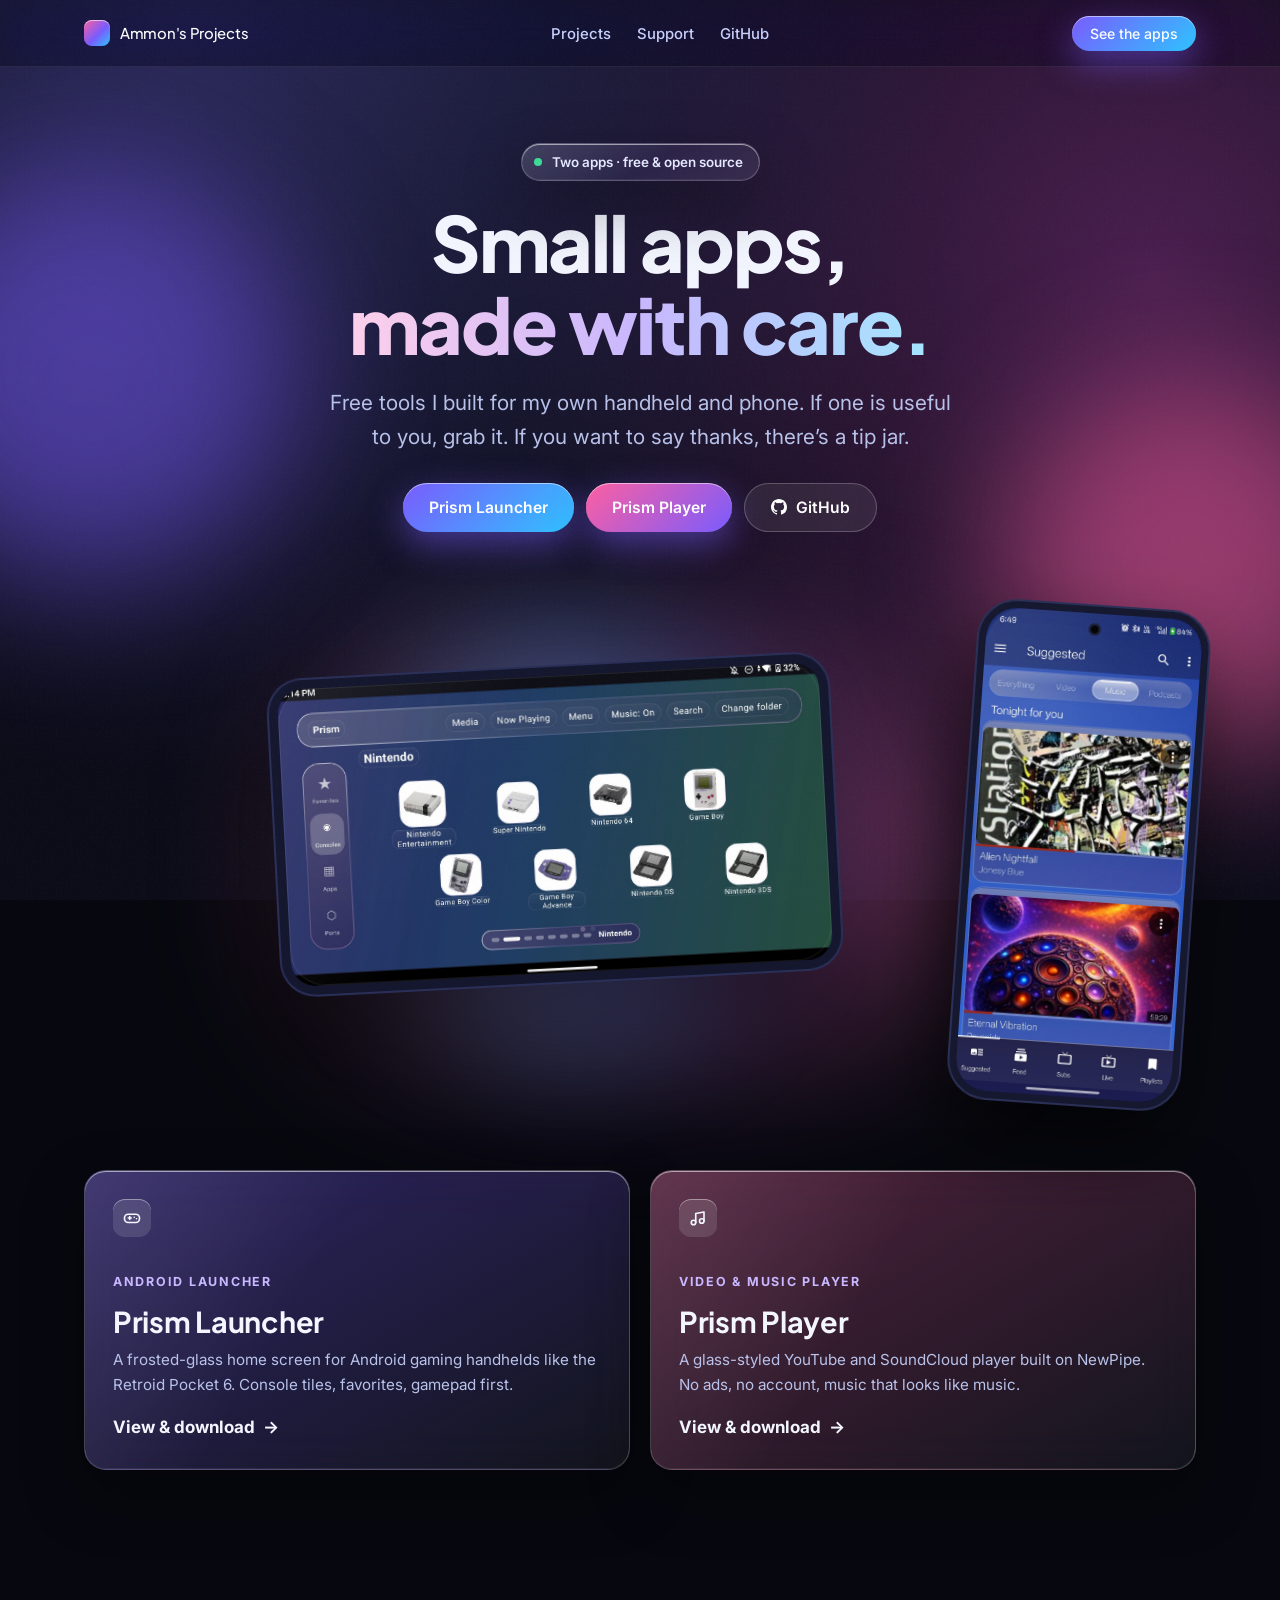
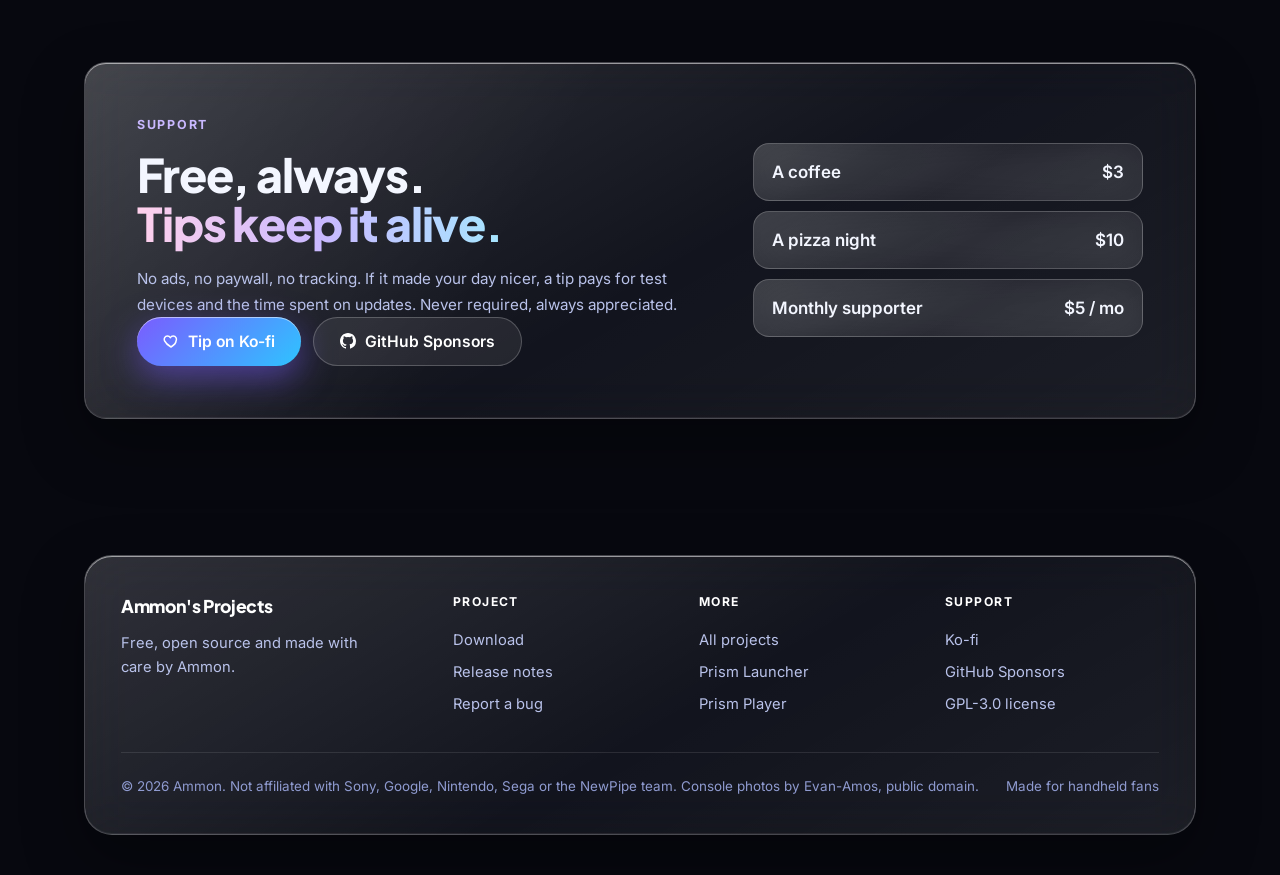
==== docs/index.html @ 7fc393b0 "Add website (GitHub Pages in docs/), README and FUNDING.yml Co-Authored-By: Claude Fable 5.1 <norepl" ====
<!doctype html><html lang="en"><head><meta charset="utf-8"><meta name="viewport" content="width=device-width,initial-scale=1"><title>Ammon's Projects</title><meta name="description" content="Free, open source apps for handhelds and phones."><meta property="og:title" content="Ammon's Projects"><meta property="og:description" content="Free, open source apps for handhelds and phones."><meta property="og:image" content="media/og.png"><meta name="theme-color" content="#0b0b17"><link rel="icon" href="media/favicon.svg"><link rel="preconnect" href="https://fonts.googleapis.com"><link rel="preconnect" href="https://fonts.gstatic.com" crossorigin><link href="https://fonts.googleapis.com/css2?family=Inter:wght@400;500;600;700&family=Plus+Jakarta+Sans:wght@700;800&display=swap" rel="stylesheet"><link rel="stylesheet" href="base.css"><link rel="stylesheet" href="frames.css"></head><body class="grain hub" id="top"><div class="bgfx hub" id="page"></div><div class="orb o1"></div><div class="orb o2"></div><div class="orb o3"></div><header class="nav"><div class="wrap in"><a class="brand" href="#top"><span class="mk"></span>Ammon's Projects</a><ul><li><a href="#apps">Projects</a></li><li><a href="#support">Support</a></li><li><a href="https://github.com/Tattoo-Designer">GitHub</a></li></ul><a class="btn sm acc" href="#apps">See the apps</a></div></header><main><section class="hero wrap"><span class="eyebrow"><i></i>Two apps &middot; free &amp; open source</span><h1>Small apps, <em>made with care.</em></h1><p class="lead">Free tools I built for my own handheld and phone. If one is useful to you, grab it. If you want to say thanks, there&rsquo;s a tip jar.</p>
<div class="cta"><a class="btn acc" href="launcher.html">Prism Launcher</a><a class="btn acc" href="player.html" style="background:linear-gradient(135deg,var(--g2),var(--g1))">Prism Player</a><a class="btn ghost" href="https://github.com/Tattoo-Designer"><svg width="16" height="16" viewBox="0 0 16 16" fill="currentColor" aria-hidden="true"><path d="M8 0C3.58 0 0 3.58 0 8c0 3.54 2.29 6.53 5.47 7.59.4.07.55-.17.55-.38v-1.33c-2.23.48-2.7-1.07-2.7-1.07-.36-.92-.89-1.17-.89-1.17-.73-.5.05-.49.05-.49.8.06 1.23.83 1.23.83.72 1.22 1.88.87 2.34.66.07-.52.28-.87.5-1.07-1.78-.2-3.64-.89-3.64-3.95 0-.87.31-1.59.82-2.15-.08-.2-.36-1.02.08-2.12 0 0 .67-.21 2.2.82a7.6 7.6 0 014 0c1.53-1.04 2.2-.82 2.2-.82.44 1.1.16 1.92.08 2.12.51.56.82 1.28.82 2.15 0 3.07-1.87 3.75-3.65 3.95.29.25.54.73.54 1.48v2.19c0 .21.15.46.55.38A8 8 0 0016 8c0-4.42-3.58-8-8-8z"/></svg> GitHub</a></div>
<div class="stage"><div style="display:flex;justify-content:center;align-items:center;gap:0;flex-wrap:wrap"><div class="frame-handheld tilt" style="width:min(560px,80%);transform:rotate(-3deg)"><div class="screen "><img src="media/launcher-02-consoles.jpg" alt="Prism Launcher" loading="lazy" ><div class="mock"><div class="mbg aurora"></div><div class="st"><span>9:41</span><span>&#9646;&#9646;&#9646; 82%</span></div><div class="mglass top"><span>Prism</span><span style="letter-spacing:.3em;font-weight:400">&#8981; &#9654; &#8942;</span></div><div class="mglass dk"><span>&#9733;</span><span>&#9638;</span><span>&#9703;</span><span>&#9881;</span></div><div class="grid"><div class="tile"><div class="mglass ic" style="position:relative;background:#fff"><img src="media/consoles/snes.jpg" alt=""></div>Super Nintendo</div><div class="tile"><div class="mglass ic" style="position:relative;background:#fff"><img src="media/consoles/gba.jpg" alt=""></div>Game Boy Advance</div><div class="tile"><div class="mglass ic" style="position:relative;background:#fff"><img src="media/consoles/psx.jpg" alt=""></div>PlayStation</div><div class="tile"><div class="mglass ic" style="position:relative;background:#fff"><img src="media/consoles/n64.jpg" alt=""></div>Nintendo 64</div><div class="tile"><div class="mglass ic" style="position:relative;background:#fff"><img src="media/consoles/genesis.jpg" alt=""></div>Genesis</div><div class="tile"><div class="mglass ic" style="position:relative;background:#fff"><img src="media/consoles/psp.jpg" alt=""></div>PSP</div><div class="tile"><div class="mglass ic" style="position:relative;background:#fff"><img src="media/consoles/gb.jpg" alt=""></div>Game Boy</div><div class="tile"><div class="mglass ic" style="position:relative;background:#fff"><img src="media/consoles/nes.jpg" alt=""></div>NES</div></div><div class="mglass seg"><span class="on">Favorites</span><span>Consoles</span><span>Apps</span><span>Ports</span></div></div></div></div><div class="frame-phone tilt" style="margin-left:-60px;transform:rotate(4deg) translateY(30px);z-index:2"><div class="screen "><img src="media/player-03-music.jpg" alt="Prism Player" loading="lazy" ><div class="mock"><div class="pm"><div class="art"><div class="eq"><i></i><i></i><i></i><i></i><i></i><i></i></div></div><div class="title">Midnight Drive</div><div class="sub">Neon Tapes &middot; 3:42</div><div class="bar"><i></i></div><div class="mglass ctl" style="position:relative"><span>&#9198;</span><span style="font-size:1.3rem">&#10074;&#10074;</span><span>&#9197;</span></div><div class="mglass dock" style="position:relative"><span>&#8962;</span><span>&#9654;</span><span>&#9835;</span><span>&#9881;</span></div></div></div></div></div></div></div></section>
<section id="apps" class="rv"><div class="wrap"><div class="bento" style="gap:20px">
<a class="card w tilt" href="launcher.html" style="text-decoration:none;min-height:300px;background:linear-gradient(150deg,rgba(122,92,255,.35),rgba(255,255,255,.05))"><div class="ico"><svg width="16" height="16" viewBox="0 0 24 24" fill="none" stroke="currentColor" stroke-width="2.2" stroke-linecap="round" stroke-linejoin="round" aria-hidden="true"><rect x="2" y="7" width="20" height="11" rx="5"/><path d="M7 12h4M9 10v4M15 11h.01M18 13h.01"/></svg></div><span class="kick">Android launcher</span><h3 style="font-size:1.8rem">Prism Launcher</h3><p>A frosted-glass home screen for Android gaming handhelds like the Retroid Pocket 6. Console tiles, favorites, gamepad first.</p><span style="display:inline-flex;gap:8px;margin-top:16px;font-weight:700">View &amp; download <span>&rarr;</span></span></a>
<a class="card w tilt" href="player.html" style="text-decoration:none;min-height:300px;background:linear-gradient(150deg,rgba(255,95,162,.3),rgba(255,255,255,.05))"><div class="ico"><svg width="16" height="16" viewBox="0 0 24 24" fill="none" stroke="currentColor" stroke-width="2.2" stroke-linecap="round" stroke-linejoin="round" aria-hidden="true"><path d="M9 18V6l11-2v12"/><circle cx="6" cy="18" r="3"/><circle cx="17" cy="16" r="3"/></svg></div><span class="kick">Video &amp; music player</span><h3 style="font-size:1.8rem">Prism Player</h3><p>A glass-styled YouTube and SoundCloud player built on NewPipe. No ads, no account, music that looks like music.</p><span style="display:inline-flex;gap:8px;margin-top:16px;font-weight:700">View &amp; download <span>&rarr;</span></span></a></div></div></section>
<section id="support" class="rv"><div class="wrap"><div class="don card"><div><span class="kick">Support</span><h2>Free, always. <em>Tips keep it alive.</em></h2><p>No ads, no paywall, no tracking. If it made your day nicer, a tip pays for test devices and the time spent on updates. Never required, always appreciated.</p>
<div class="row"><a class="btn acc" href="https://ko-fi.com/prismapps"><svg width="16" height="16" viewBox="0 0 24 24" fill="none" stroke="currentColor" stroke-width="2.2" stroke-linecap="round" stroke-linejoin="round" aria-hidden="true"><path d="M12 21s-7.5-4.6-9.6-9.2C.8 8.2 3 4.5 6.6 4.5c2 0 3.6 1.1 4.4 2.6.8-1.5 2.4-2.6 4.4-2.6 3.6 0 5.8 3.7 4.2 7.3C19.5 16.4 12 21 12 21z"/></svg> Tip on Ko-fi</a><a class="btn ghost" href="https://github.com/sponsors/Tattoo-Designer"><svg width="16" height="16" viewBox="0 0 16 16" fill="currentColor" aria-hidden="true"><path d="M8 0C3.58 0 0 3.58 0 8c0 3.54 2.29 6.53 5.47 7.59.4.07.55-.17.55-.38v-1.33c-2.23.48-2.7-1.07-2.7-1.07-.36-.92-.89-1.17-.89-1.17-.73-.5.05-.49.05-.49.8.06 1.23.83 1.23.83.72 1.22 1.88.87 2.34.66.07-.52.28-.87.5-1.07-1.78-.2-3.64-.89-3.64-3.95 0-.87.31-1.59.82-2.15-.08-.2-.36-1.02.08-2.12 0 0 .67-.21 2.2.82a7.6 7.6 0 014 0c1.53-1.04 2.2-.82 2.2-.82.44 1.1.16 1.92.08 2.12.51.56.82 1.28.82 2.15 0 3.07-1.87 3.75-3.65 3.95.29.25.54.73.54 1.48v2.19c0 .21.15.46.55.38A8 8 0 0016 8c0-4.42-3.58-8-8-8z"/></svg> GitHub Sponsors</a></div></div>
<div class="tiers"><a href="https://ko-fi.com/prismapps"><span>A coffee</span><span>$3</span></a><a href="https://ko-fi.com/prismapps"><span>A pizza night</span><span>$10</span></a><a href="https://ko-fi.com/prismapps"><span>Monthly supporter</span><span>$5 / mo</span></a></div></div></div></section></main><footer><div class="wrap"><div class="panel"><div class="cols"><div><div class="brand" style="margin-bottom:10px">Ammon's Projects</div><p style="max-width:30ch">Free, open source and made with care by Ammon.</p></div>
<div><h4>Project</h4><a href="#download">Download</a><a href="https://github.com/Tattoo-Designer/prism-launcher/releases">Release notes</a><a href="https://github.com/Tattoo-Designer/prism-launcher/issues">Report a bug</a></div>
<div><h4>More</h4><a href="index.html">All projects</a><a href="launcher.html">Prism Launcher</a><a href="player.html">Prism Player</a></div>
<div><h4>Support</h4><a href="https://ko-fi.com/prismapps">Ko-fi</a><a href="https://github.com/sponsors/Tattoo-Designer">GitHub Sponsors</a><a href="https://github.com/Tattoo-Designer/prism-launcher/blob/main/LICENSE">GPL-3.0 license</a></div></div>
<div class="fine"><span>&copy; 2026 Ammon. Not affiliated with Sony, Google, Nintendo, Sega or the NewPipe team. Console photos by Evan-Amos, public domain.</span><span>Made for handheld fans</span></div></div></div></footer>
<script src="motion.js" defer></script></body></html>
---- docs/base.css ----
/* Prism site — shared tokens, glass, layout */
:root{--r:22px;--ease:cubic-bezier(.2,.7,.2,1);--ink:#f3f6ff;--muted:#b9c2ea;--dim:#8f9bd0;
 --g1:#7a5cff;--g2:#ff5fa2;--g3:#2ec4ff;--bg:#07080f;
 --glass-bg:linear-gradient(150deg,rgba(255,255,255,.17),rgba(255,255,255,.05) 55%,rgba(255,255,255,.09));
 --glass-edge:rgba(255,255,255,.2);--glass-shadow:inset 0 1px 0 rgba(255,255,255,.55),inset 0 -1px 0 rgba(255,255,255,.07),0 24px 60px rgba(0,0,0,.35)}
*{box-sizing:border-box}html{scroll-behavior:smooth;-webkit-text-size-adjust:100%}
body{margin:0;font:400 17px/1.65 "Inter",system-ui,"Segoe UI",sans-serif;color:var(--ink);background:var(--bg);min-height:100vh;overflow-x:hidden;-webkit-font-smoothing:antialiased}
.wrap{max-width:1160px;margin:0 auto;padding-inline:24px}
h1,h2,h3{font-family:"Plus Jakarta Sans","Inter",sans-serif;line-height:1.06;margin:0;letter-spacing:-.025em;text-wrap:balance}
h1{font-size:clamp(2.5rem,6.4vw,4.8rem);font-weight:800}h2{font-size:clamp(1.9rem,4.2vw,2.9rem);font-weight:800;margin-bottom:.4em}h3{font-size:1.2rem;font-weight:700;letter-spacing:-.01em;margin-bottom:.35em}
h1 em,h2 em{font-style:normal;background:linear-gradient(90deg,#ffd1ec,#c9b8ff 50%,#a6e6ff);-webkit-background-clip:text;background-clip:text;color:transparent}
p{margin:0 0 1em;max-width:60ch;color:var(--muted)}p.lead{font-size:clamp(1.05rem,1.9vw,1.3rem)}
a{color:inherit}
.kick{font-size:.78rem;font-weight:700;letter-spacing:.14em;text-transform:uppercase;margin-bottom:14px;display:block;color:#c9b8ff}
.sec-head{max-width:680px;margin-bottom:40px}
section{padding-block:clamp(56px,8vw,96px);position:relative}
/* backgrounds */
.bgfx{position:fixed;inset:0;z-index:-2;background:radial-gradient(circle at 20% 15%,#2b2a5a,transparent 60%),#0c0d1a;transition:background .6s}
.bgfx.aurora{background:linear-gradient(135deg,#ff5fa2,#7a5cff,#2ec4ff,#2effb0,#ffd45f,#ff5fa2);background-size:400% 400%;animation:drift 60s ease-in-out infinite;filter:saturate(.9) brightness(.42)}
.bgfx.player{background:linear-gradient(135deg,#ff5fa2,#7a5cff,#2ec4ff,#2effb0,#ff5fa2);background-size:400% 400%;animation:drift 50s ease-in-out infinite;filter:brightness(.3) saturate(.9)}
.bgfx.hub{background:radial-gradient(circle at 15% 0,#2b2a5a,transparent 55%),radial-gradient(circle at 90% 30%,#4a1f4f,transparent 50%),#0b0c18}
@keyframes drift{50%{background-position:100% 50%}}
.orb{position:fixed;border-radius:50%;filter:blur(70px);opacity:.5;z-index:-1;pointer-events:none;animation:orb 26s ease-in-out infinite alternate}
.o1{width:420px;height:420px;left:-120px;top:18%;background:var(--g1)}.o2{width:380px;height:380px;right:-100px;top:42%;background:var(--g2);animation-duration:31s}.o3{width:360px;height:360px;left:30%;bottom:-120px;background:var(--g3);animation-duration:37s}
@keyframes orb{to{transform:translate3d(60px,-40px,0) scale(1.12)}}
.grain::after{content:"";position:fixed;inset:0;pointer-events:none;z-index:100;opacity:.05;background-image:url("data:image/svg+xml,%3Csvg xmlns='http://www.w3.org/2000/svg' width='160' height='160'%3E%3Cfilter id='n'%3E%3CfeTurbulence baseFrequency='.8' numOctaves='2'/%3E%3C/filter%3E%3Crect width='100%25' height='100%25' filter='url(%23n)'/%3E%3C/svg%3E")}
/* glass */
.glass,.card,.card-f,.chip,.tabs,.pick,.eyebrow,.panel{position:relative;background:var(--glass-bg);border:1px solid var(--glass-edge);box-shadow:var(--glass-shadow);backdrop-filter:blur(24px) saturate(1.5);-webkit-backdrop-filter:blur(24px) saturate(1.5)}
.card{padding:28px;border-radius:var(--r);transition:transform .3s var(--ease)}
.card::before{content:"";position:absolute;inset:0;border-radius:inherit;pointer-events:none;background:linear-gradient(120deg,rgba(255,255,255,.2),transparent 40%);opacity:.5}
.card>*{position:relative}
.panel{border-radius:28px}
/* nav */
header.nav{position:sticky;top:0;z-index:50;background:rgba(10,11,26,.45);border-bottom:1px solid rgba(255,255,255,.08);backdrop-filter:blur(18px) saturate(1.5);-webkit-backdrop-filter:blur(18px) saturate(1.5)}
header.nav .in{display:flex;align-items:center;justify-content:space-between;gap:16px;height:66px}
header.nav ul{display:flex;gap:26px;list-style:none;margin:0;padding:0}
header.nav a{text-decoration:none;font-size:.93rem;font-weight:500;color:#c9d2ff}header.nav a:hover{color:#fff}
.brand{display:flex;align-items:center;gap:10px;font-family:"Plus Jakarta Sans",sans-serif;font-weight:800;font-size:1.1rem;letter-spacing:-.02em;color:#fff!important}
.brand .mk{width:26px;height:26px;border-radius:8px;display:block;box-shadow:inset 0 1px 0 #fff9;background:linear-gradient(135deg,var(--g2),var(--g1) 55%,var(--g3))}
@media(max-width:820px){header.nav ul{display:none}}
/* buttons */
.btn{display:inline-flex;align-items:center;justify-content:center;gap:9px;padding:14px 26px;border-radius:99px;font:600 .98rem "Inter",sans-serif;text-decoration:none;transition:transform .25s var(--ease),box-shadow .25s,background .25s;border:0;cursor:pointer;white-space:nowrap;color:#fff}
.btn:hover{transform:translateY(-2px)}.btn.sm{padding:9px 18px;font-size:.88rem}
.btn svg{width:16px;height:16px;flex:none}
.btn.acc{background:linear-gradient(180deg,#fff,#dcd6ff);color:#16143a;box-shadow:0 10px 30px rgba(122,92,255,.4),inset 0 -2px 0 rgba(0,0,0,.08)}
.player .btn.acc,.hub .btn.acc{background:linear-gradient(135deg,var(--g2),var(--g1) 55%,var(--g3));color:#fff;box-shadow:0 12px 34px rgba(122,92,255,.5),inset 0 1px 0 #fff8}
.hub .btn.acc{background:linear-gradient(135deg,var(--g1),var(--g3))}
.btn.ghost{background:rgba(255,255,255,.08);border:1px solid rgba(255,255,255,.22)}.btn.ghost:hover{background:rgba(255,255,255,.16)}
a:focus-visible,.btn:focus-visible,button:focus-visible,summary:focus-visible{outline:3px solid #ffb938;outline-offset:3px}
.cta{display:flex;gap:12px;flex-wrap:wrap;margin-top:28px}
.eyebrow{display:inline-flex;align-items:center;gap:10px;padding:7px 16px 7px 12px;border-radius:99px;font-size:.84rem;font-weight:600;color:#e5e9ff}
.eyebrow i{width:8px;height:8px;border-radius:50%;background:#3ddc97;box-shadow:0 0 0 0 #3ddc9788;animation:pulse 2.2s infinite}
@keyframes pulse{70%{box-shadow:0 0 0 9px #3ddc9700}100%{box-shadow:0 0 0 0 #3ddc9700}}
/* hero */
.hero{padding-block:clamp(36px,6vw,76px) 0;text-align:center}
.hero h1{margin:20px auto 0;max-width:16ch}.hero .lead{margin:22px auto 0;max-width:48ch}.hero .cta{justify-content:center}
.meta{display:flex;gap:10px 22px;justify-content:center;flex-wrap:wrap;margin-top:20px;font-size:.86rem;color:var(--dim)}
.stage{position:relative;margin-top:44px}
.stage::before{content:"";position:absolute;left:50%;top:55%;width:80%;height:70%;transform:translate(-50%,-50%);filter:blur(90px);opacity:.5;z-index:-1;border-radius:50%;background:radial-gradient(circle,var(--g1),var(--g2) 55%,transparent 70%)}
.chip{position:absolute;z-index:5;display:flex;align-items:center;gap:8px;padding:8px 14px;border-radius:14px;font-size:.82rem;font-weight:600;animation:bob 7s ease-in-out infinite;background:rgba(20,22,44,.6)}
.chip svg{width:15px;height:15px}
@keyframes bob{50%{transform:translateY(-10px)}}
@media(max-width:820px){.chip{display:none}}
.pick,.tabs{display:inline-flex;gap:3px;padding:4px;border-radius:99px;background:rgba(0,0,0,.3)}
.pick button,.tabs button{font:600 .85rem Inter,sans-serif;color:#cfd6ff;background:transparent;border:0;border-radius:99px;padding:8px 18px;cursor:pointer;transition:background .2s}
.pick button[aria-pressed=true],.tabs button[aria-selected=true]{background:rgba(255,255,255,.2);color:#fff}
.strip{display:flex;justify-content:center;gap:12px 34px;flex-wrap:wrap;padding:16px 30px;font-size:.9rem;font-weight:500;color:var(--muted);max-width:880px;margin:52px auto 0;border-radius:99px}
/* bento */
.bento{display:grid;gap:16px;grid-template-columns:repeat(6,1fr)}
.bento .card{grid-column:span 2;min-height:180px;display:flex;flex-direction:column;justify-content:flex-end}
.bento .card.w{grid-column:span 3}.bento .card.x{grid-column:span 4}
@media(max-width:900px){.bento .card,.bento .card.w,.bento .card.x{grid-column:span 6}}
.card:hover{transform:translateY(-3px)}
.card .ico{width:38px;height:38px;border-radius:12px;display:grid;place-items:center;margin-bottom:auto;background:rgba(255,255,255,.12);box-shadow:inset 0 1px 0 #fff6}
.card .ico svg{width:18px;height:18px}
.card p{margin:0;font-size:.95rem}
/* stories (scroll-pinned) */
.stories{display:grid;grid-template-columns:1fr 1.1fr;gap:48px;align-items:start}
.stories .sticky{position:sticky;top:96px}
.story{min-height:60vh;display:flex;flex-direction:column;justify-content:center;padding:24px 0;opacity:.35;transition:opacity .5s}
.story.on{opacity:1}.story h3{font-size:1.6rem}
@media(max-width:860px){.stories{grid-template-columns:1fr}.stories .sticky{position:static}.story{min-height:0;opacity:1}.story .mob{display:block;margin-top:18px}}
.story .mob{display:none}
/* screens */
.screen{position:absolute;inset:0;overflow:hidden;background:#0c0d1a}
.screen img,.screen video{position:absolute;inset:0;width:100%;height:100%;object-fit:cover;display:block;opacity:1;transition:opacity .5s}
.screen.nomedia img,.screen.nomedia video{display:none}
.screen .mock{position:absolute;inset:0;display:none}.screen.nomedia .mock{display:block}
.screen.sw>*{opacity:0;transition:opacity .5s}.screen.sw>.on,.screen.sw.nomedia>.mock{opacity:1}
/* download */
.dl{display:grid;grid-template-columns:1.1fr .9fr;border-radius:28px;overflow:hidden;padding:0!important}
@media(max-width:860px){.dl{grid-template-columns:1fr}}
.dl>div{padding:clamp(24px,4vw,44px)}
.relcol{background:linear-gradient(160deg,rgba(255,255,255,.08),rgba(0,0,0,.2));border-left:1px solid rgba(255,255,255,.08)}
@media(max-width:860px){.relcol{border-left:0;border-top:1px solid rgba(255,255,255,.08)}}
.pane[hidden]{display:none}.tabs{margin-bottom:22px;flex-wrap:wrap}
.steps{counter-reset:s;list-style:none;padding:0;margin:0;display:grid;gap:16px}
.steps li{counter-increment:s;padding-left:52px;position:relative;line-height:1.5;color:var(--muted)}.steps li b{color:#fff}
.steps li::before{content:counter(s);position:absolute;left:0;top:-2px;width:34px;height:34px;border-radius:50%;display:grid;place-items:center;font-weight:700;font-size:.9rem;background:rgba(255,255,255,.14);color:#fff}
.rel div{display:flex;justify-content:space-between;gap:16px;padding:13px 0;font-size:.93rem;border-bottom:1px solid rgba(255,255,255,.08);color:var(--muted)}.rel b{color:#fff}
.rel code{font-size:.78rem;word-break:break-all;text-align:right}
.qr{width:120px;height:120px;border-radius:14px;background:#fff;padding:8px;margin-top:20px}
/* support */
.don{display:grid;grid-template-columns:1.2fr .8fr;gap:30px;align-items:center;padding:clamp(28px,5vw,52px)}
@media(max-width:860px){.don{grid-template-columns:1fr}}
.don .row{display:flex;gap:12px;flex-wrap:wrap}
.tiers{display:grid;gap:10px}.tiers a{display:flex;justify-content:space-between;padding:14px 18px;border-radius:16px;text-decoration:none;font-weight:600;background:var(--glass-bg);border:1px solid var(--glass-edge);backdrop-filter:blur(20px);transition:transform .2s}.tiers a:hover{transform:translateX(4px)}
/* faq */
details.card-f{border-radius:18px;margin-bottom:12px}details summary{cursor:pointer;font-weight:600;padding:20px 24px;list-style:none;display:flex;justify-content:space-between;gap:16px}
details summary::-webkit-details-marker{display:none}details summary::after{content:"+";font-size:1.4rem;line-height:1;transition:transform .25s}
details[open] summary::after{transform:rotate(45deg)}details p{padding:0 24px 20px;margin:0}
/* footer */
footer{padding-block:40px 40px;font-size:.92rem}
footer .panel{padding:36px}
footer .cols{display:grid;grid-template-columns:1.4fr repeat(3,1fr);gap:32px}
@media(max-width:760px){footer .cols{grid-template-columns:1fr 1fr}}
footer h4{margin:0 0 12px;font-size:.76rem;letter-spacing:.12em;text-transform:uppercase;color:#fff}
footer a{display:block;text-decoration:none;padding:4px 0;color:var(--muted)}footer a:hover{color:#fff}
footer .fine{margin-top:32px;padding-top:22px;font-size:.84rem;display:flex;justify-content:space-between;gap:16px;flex-wrap:wrap;border-top:1px solid rgba(255,255,255,.1);color:var(--dim)}
/* reveal + tilt */
.rv{opacity:0;transform:translateY(24px);transition:opacity .8s var(--ease),transform .8s var(--ease)}.rv.in{opacity:1;transform:none}
.tilt{transform-style:preserve-3d;transition:transform .35s var(--ease);will-change:transform}
.note{border-left:3px solid #ffb938;padding:2px 0 2px 16px;color:#e9d7a8;font-size:.93rem;margin-top:22px}
.swat{display:flex;gap:10px;margin-top:22px}.swat i{width:44px;height:44px;border-radius:14px;box-shadow:inset 0 1px 0 #fff8,0 8px 20px rgba(0,0,0,.4)}
@media(prefers-reduced-motion:reduce){.rv{opacity:1;transform:none;transition:none}.chip,.eyebrow i,.orb,.bgfx{animation:none!important}.tilt{transition:none}video{display:none}.screen video+img{display:block}}
---- docs/frames.css ----
/* Device frames. .frame-handheld = 16:9 handheld; .frame-phone = 9:19.5 phone. Put a .screen inside. */
.frame-handheld{position:relative;width:min(760px,100%);aspect-ratio:16/9;border-radius:34px;border:9px solid #14172e;overflow:hidden;margin-inline:auto;box-shadow:0 0 0 2px #2a2f58,0 50px 100px rgba(0,0,0,.6);background:#0c0d1a}
.frame-handheld::after{content:"";position:absolute;inset:0;border-radius:inherit;pointer-events:none;box-shadow:inset 0 0 0 1px rgba(255,255,255,.08);background:linear-gradient(115deg,rgba(255,255,255,.08),transparent 35%)}
.frame-phone{position:relative;width:min(230px,28vw);min-width:170px;aspect-ratio:9/19.5;border-radius:38px;border:7px solid #15182f;overflow:hidden;background:#0b0c1a;box-shadow:0 0 0 2px #2b3058,0 40px 80px rgba(0,0,0,.6);flex:none}
.frame-phone::before{content:"";position:absolute;top:10px;left:50%;width:12px;height:12px;border-radius:50%;background:#000;transform:translateX(-50%);z-index:3;box-shadow:inset 0 0 0 2px #1b1f3a}
.frame-phone::after{content:"";position:absolute;inset:0;border-radius:inherit;pointer-events:none;background:linear-gradient(115deg,rgba(255,255,255,.07),transparent 35%);z-index:3}
.frame-phone.sm{width:min(190px,22vw);min-width:150px}
/* ---- CSS mocks shown while no media exists ---- */
.mock{--u:min(7.6px,.78vw);font-family:Inter,sans-serif;color:#e8ecff}
.mock .mbg{position:absolute;inset:0;background:radial-gradient(circle at 20% 15%,#2b2a5a,transparent 60%),#0c0d1a;transition:background .6s}
.mock .mbg.aurora{background:linear-gradient(135deg,#ff5fa2,#7a5cff,#2ec4ff,#2effb0,#ffd45f,#ff5fa2);background-size:400% 400%;filter:brightness(.55)}
.mock .mbg.rose{background:linear-gradient(160deg,#3a1030,#7a2a52 60%,#c4627a)}.mock .mbg.mint{background:linear-gradient(160deg,#07302f,#0f6b66 60%,#46c7a8)}
.mock .mglass{position:absolute;background:linear-gradient(160deg,rgba(255,255,255,.2),rgba(255,255,255,.06));border:1px solid rgba(255,255,255,.22);box-shadow:inset 0 1px 0 rgba(255,255,255,.6),0 8px 22px rgba(0,0,0,.28);backdrop-filter:blur(14px)}
.mock .top{left:9%;right:2.5%;top:9%;height:11%;border-radius:99px;display:flex;justify-content:space-between;align-items:center;padding:0 2.5%;font-weight:700;font-size:calc(2*var(--u))}
.mock .dk{left:1.6%;top:24%;bottom:16%;width:5.8%;border-radius:99px;display:flex;flex-direction:column;justify-content:space-around;align-items:center;font-size:calc(2*var(--u))}
.mock .grid{position:absolute;left:9%;right:2.5%;top:26%;bottom:15%;display:grid;grid-template-columns:repeat(4,1fr);grid-template-rows:repeat(2,1fr);gap:3%}
.mock .tile{display:flex;flex-direction:column;align-items:center;justify-content:center;gap:4%;font-size:calc(1.5*var(--u))}
.mock .tile .ic{position:relative;width:46%;aspect-ratio:1;border-radius:22%;display:grid;place-items:center;font-weight:800;font-size:calc(1.9*var(--u));overflow:hidden}
.mock .tile .ic img{width:80%;height:80%;object-fit:contain;mix-blend-mode:multiply;filter:brightness(1.05)}
.mock .seg{left:50%;transform:translateX(-50%);bottom:3.5%;display:flex;padding:1%;border-radius:99px;font-size:calc(1.6*var(--u));gap:2px}.mock .seg span{padding:.7em 1.6em;border-radius:99px}.mock .seg .on{background:rgba(255,255,255,.3)}
.mock .st{position:absolute;inset:0 0 auto;height:5.5%;background:rgba(6,7,16,.55);font-size:calc(1.4*var(--u));display:flex;justify-content:space-between;padding:.4% 2%}
/* phone mock */
.pm{position:absolute;inset:0;display:flex;flex-direction:column;padding:34px 12px 12px;gap:8px;font-size:.78rem}
.pm .pill{height:34px;border-radius:17px;display:flex;align-items:center;justify-content:space-between;padding:0 12px;font-weight:700}
.pm .vid{height:100px;border-radius:16px;background:linear-gradient(135deg,#7a5cff,#ff5fa2);position:relative;overflow:hidden}
.pm .vid::after{content:"";position:absolute;left:50%;top:50%;width:34px;height:34px;border-radius:50%;background:rgba(255,255,255,.85);transform:translate(-50%,-50%);clip-path:polygon(35% 25%,80% 50%,35% 75%)}
.pm .row{height:48px;border-radius:14px;display:flex;gap:10px;align-items:center;padding:0 10px}.pm .row b{width:30px;height:30px;border-radius:8px;background:rgba(255,255,255,.25);flex:none}.pm .row i{height:6px;border-radius:4px;background:rgba(255,255,255,.35);flex:1;box-shadow:0 12px 0 -1px rgba(255,255,255,.18)}
.pm .art{margin:8px 12px 10px;aspect-ratio:1;border-radius:20px;background:linear-gradient(135deg,#2ec4ff,#7a5cff 55%,#ff5fa2);box-shadow:0 20px 40px rgba(0,0,0,.5);position:relative;overflow:hidden}
.pm .art .eq{position:absolute;left:0;right:0;bottom:0;height:40%;display:flex;align-items:flex-end;justify-content:center;gap:5px;padding-bottom:12px}
.pm .art .eq i{width:5px;border-radius:3px;background:rgba(255,255,255,.75);animation:eq 1.1s ease-in-out infinite alternate}
.pm .art .eq i:nth-child(2){animation-delay:-.2s}.pm .art .eq i:nth-child(3){animation-delay:-.5s}.pm .art .eq i:nth-child(4){animation-delay:-.1s}.pm .art .eq i:nth-child(5){animation-delay:-.7s}.pm .art .eq i:nth-child(6){animation-delay:-.35s}
@keyframes eq{from{height:18%}to{height:85%}}
.pm .bar{height:5px;border-radius:3px;background:rgba(255,255,255,.2);margin:4px 14px;overflow:hidden}.pm .bar i{display:block;width:40%;height:100%;border-radius:3px;background:#fff;animation:prog 18s linear infinite}
@keyframes prog{from{width:5%}to{width:95%}}
.pm .ctl{height:46px;border-radius:23px;margin:10px 18px 0;display:flex;align-items:center;justify-content:space-around;font-size:1rem}
.pm .sq{display:grid;grid-template-columns:1fr 1fr;gap:8px}.pm .sq div{aspect-ratio:1;border-radius:14px}
.pm .dock{margin-top:auto;height:44px;border-radius:22px;display:flex;align-items:center;justify-content:space-around;font-size:.95rem}
.pm .title{font-weight:700;font-size:.9rem;margin:0 14px}.pm .sub{color:#c3cbf0;font-size:.75rem;margin:0 14px 6px}
/* video vs music morph */
.pm.music .vid{height:0;margin:0;opacity:0}.pm.music .row{opacity:0;height:0;margin:0}
.pm.music .sq{opacity:1;max-height:400px}.pm.video .sq{opacity:0;max-height:0;overflow:hidden}
.pm .vid,.pm .row,.pm .sq{transition:all .55s var(--ease)}
@media(prefers-reduced-motion:reduce){.pm .art .eq i,.pm .bar i{animation:none}}
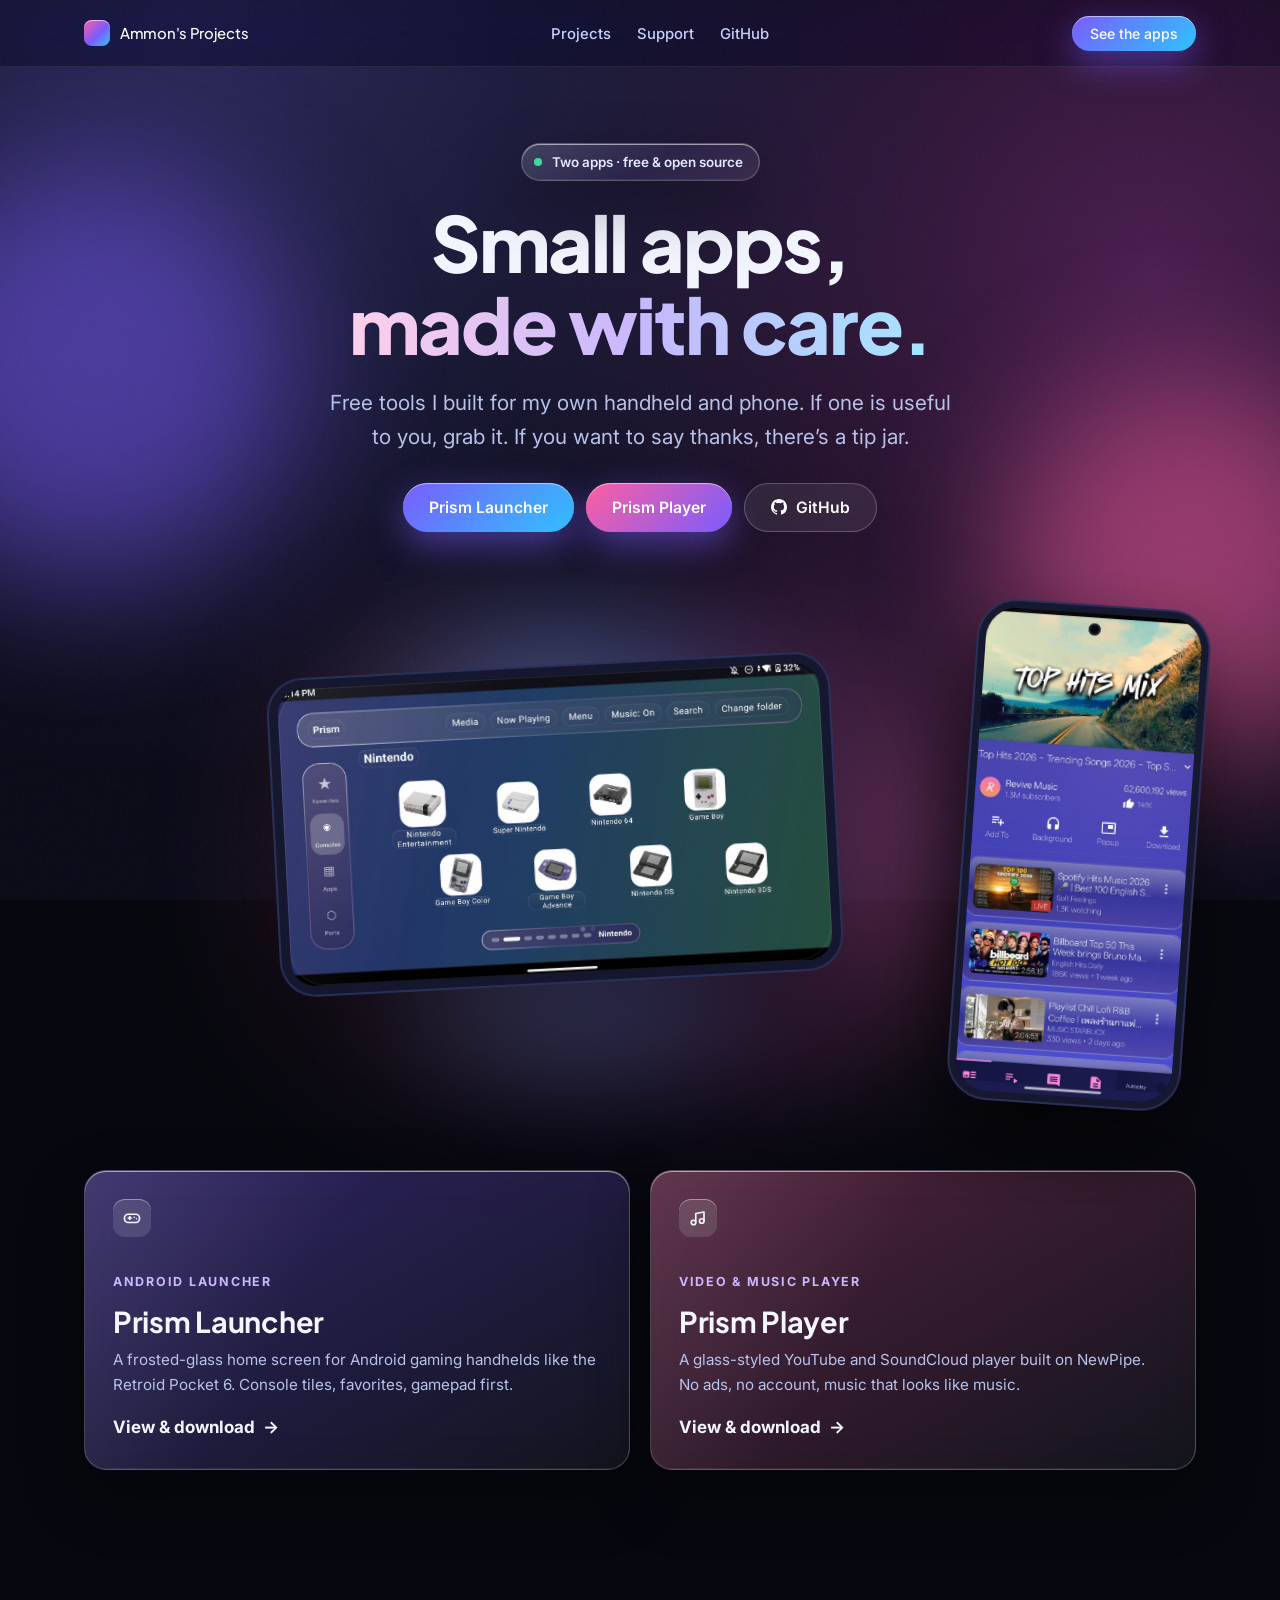
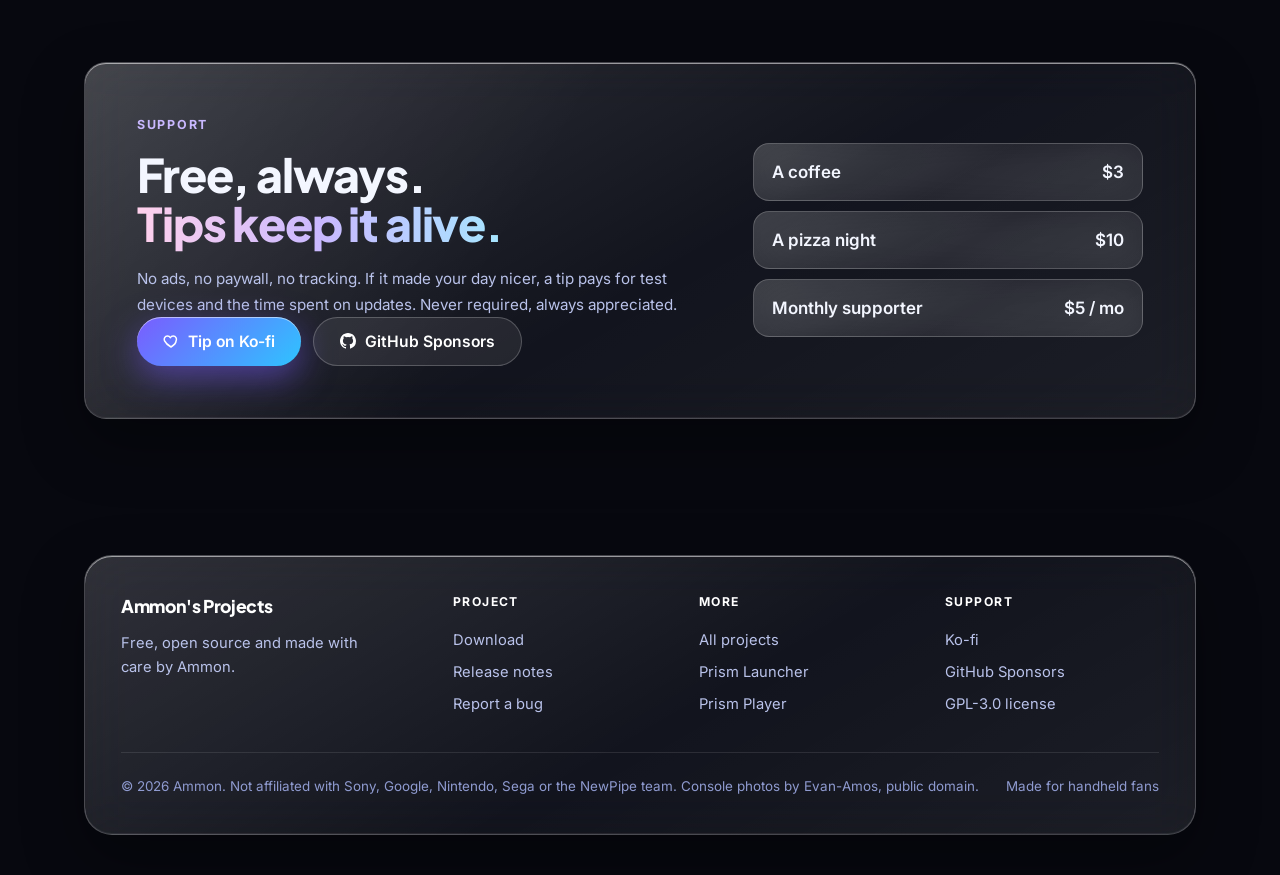
==== commit e609671a: "Player hero: replace screenshots with generic-content captures Co-Authored-By: Claude Fable 5.1 <nor" ====
--- a/docs/index.html
+++ b/docs/index.html
@@ -1,6 +1,6 @@
 <!doctype html><html lang="en"><head><meta charset="utf-8"><meta name="viewport" content="width=device-width,initial-scale=1"><title>Ammon's Projects</title><meta name="description" content="Free, open source apps for handhelds and phones."><meta property="og:title" content="Ammon's Projects"><meta property="og:description" content="Free, open source apps for handhelds and phones."><meta property="og:image" content="media/og.png"><meta name="theme-color" content="#0b0b17"><link rel="icon" href="media/favicon.svg"><link rel="preconnect" href="https://fonts.googleapis.com"><link rel="preconnect" href="https://fonts.gstatic.com" crossorigin><link href="https://fonts.googleapis.com/css2?family=Inter:wght@400;500;600;700&family=Plus+Jakarta+Sans:wght@700;800&display=swap" rel="stylesheet"><link rel="stylesheet" href="base.css"><link rel="stylesheet" href="frames.css"></head><body class="grain hub" id="top"><div class="bgfx hub" id="page"></div><div class="orb o1"></div><div class="orb o2"></div><div class="orb o3"></div><header class="nav"><div class="wrap in"><a class="brand" href="#top"><span class="mk"></span>Ammon's Projects</a><ul><li><a href="#apps">Projects</a></li><li><a href="#support">Support</a></li><li><a href="https://github.com/Tattoo-Designer">GitHub</a></li></ul><a class="btn sm acc" href="#apps">See the apps</a></div></header><main><section class="hero wrap"><span class="eyebrow"><i></i>Two apps &middot; free &amp; open source</span><h1>Small apps, <em>made with care.</em></h1><p class="lead">Free tools I built for my own handheld and phone. If one is useful to you, grab it. If you want to say thanks, there&rsquo;s a tip jar.</p>
 <div class="cta"><a class="btn acc" href="launcher.html">Prism Launcher</a><a class="btn acc" href="player.html" style="background:linear-gradient(135deg,var(--g2),var(--g1))">Prism Player</a><a class="btn ghost" href="https://github.com/Tattoo-Designer"><svg width="16" height="16" viewBox="0 0 16 16" fill="currentColor" aria-hidden="true"><path d="M8 0C3.58 0 0 3.58 0 8c0 3.54 2.29 6.53 5.47 7.59.4.07.55-.17.55-.38v-1.33c-2.23.48-2.7-1.07-2.7-1.07-.36-.92-.89-1.17-.89-1.17-.73-.5.05-.49.05-.49.8.06 1.23.83 1.23.83.72 1.22 1.88.87 2.34.66.07-.52.28-.87.5-1.07-1.78-.2-3.64-.89-3.64-3.95 0-.87.31-1.59.82-2.15-.08-.2-.36-1.02.08-2.12 0 0 .67-.21 2.2.82a7.6 7.6 0 014 0c1.53-1.04 2.2-.82 2.2-.82.44 1.1.16 1.92.08 2.12.51.56.82 1.28.82 2.15 0 3.07-1.87 3.75-3.65 3.95.29.25.54.73.54 1.48v2.19c0 .21.15.46.55.38A8 8 0 0016 8c0-4.42-3.58-8-8-8z"/></svg> GitHub</a></div>
-<div class="stage"><div style="display:flex;justify-content:center;align-items:center;gap:0;flex-wrap:wrap"><div class="frame-handheld tilt" style="width:min(560px,80%);transform:rotate(-3deg)"><div class="screen "><img src="media/launcher-02-consoles.jpg" alt="Prism Launcher" loading="lazy" ><div class="mock"><div class="mbg aurora"></div><div class="st"><span>9:41</span><span>&#9646;&#9646;&#9646; 82%</span></div><div class="mglass top"><span>Prism</span><span style="letter-spacing:.3em;font-weight:400">&#8981; &#9654; &#8942;</span></div><div class="mglass dk"><span>&#9733;</span><span>&#9638;</span><span>&#9703;</span><span>&#9881;</span></div><div class="grid"><div class="tile"><div class="mglass ic" style="position:relative;background:#fff"><img src="media/consoles/snes.jpg" alt=""></div>Super Nintendo</div><div class="tile"><div class="mglass ic" style="position:relative;background:#fff"><img src="media/consoles/gba.jpg" alt=""></div>Game Boy Advance</div><div class="tile"><div class="mglass ic" style="position:relative;background:#fff"><img src="media/consoles/psx.jpg" alt=""></div>PlayStation</div><div class="tile"><div class="mglass ic" style="position:relative;background:#fff"><img src="media/consoles/n64.jpg" alt=""></div>Nintendo 64</div><div class="tile"><div class="mglass ic" style="position:relative;background:#fff"><img src="media/consoles/genesis.jpg" alt=""></div>Genesis</div><div class="tile"><div class="mglass ic" style="position:relative;background:#fff"><img src="media/consoles/psp.jpg" alt=""></div>PSP</div><div class="tile"><div class="mglass ic" style="position:relative;background:#fff"><img src="media/consoles/gb.jpg" alt=""></div>Game Boy</div><div class="tile"><div class="mglass ic" style="position:relative;background:#fff"><img src="media/consoles/nes.jpg" alt=""></div>NES</div></div><div class="mglass seg"><span class="on">Favorites</span><span>Consoles</span><span>Apps</span><span>Ports</span></div></div></div></div><div class="frame-phone tilt" style="margin-left:-60px;transform:rotate(4deg) translateY(30px);z-index:2"><div class="screen "><img src="media/player-03-music.jpg" alt="Prism Player" loading="lazy" ><div class="mock"><div class="pm"><div class="art"><div class="eq"><i></i><i></i><i></i><i></i><i></i><i></i></div></div><div class="title">Midnight Drive</div><div class="sub">Neon Tapes &middot; 3:42</div><div class="bar"><i></i></div><div class="mglass ctl" style="position:relative"><span>&#9198;</span><span style="font-size:1.3rem">&#10074;&#10074;</span><span>&#9197;</span></div><div class="mglass dock" style="position:relative"><span>&#8962;</span><span>&#9654;</span><span>&#9835;</span><span>&#9881;</span></div></div></div></div></div></div></div></section>
+<div class="stage"><div style="display:flex;justify-content:center;align-items:center;gap:0;flex-wrap:wrap"><div class="frame-handheld tilt" style="width:min(560px,80%);transform:rotate(-3deg)"><div class="screen "><img src="media/launcher-02-consoles.jpg" alt="Prism Launcher" loading="lazy" ><div class="mock"><div class="mbg aurora"></div><div class="st"><span>9:41</span><span>&#9646;&#9646;&#9646; 82%</span></div><div class="mglass top"><span>Prism</span><span style="letter-spacing:.3em;font-weight:400">&#8981; &#9654; &#8942;</span></div><div class="mglass dk"><span>&#9733;</span><span>&#9638;</span><span>&#9703;</span><span>&#9881;</span></div><div class="grid"><div class="tile"><div class="mglass ic" style="position:relative;background:#fff"><img src="media/consoles/snes.jpg" alt=""></div>Super Nintendo</div><div class="tile"><div class="mglass ic" style="position:relative;background:#fff"><img src="media/consoles/gba.jpg" alt=""></div>Game Boy Advance</div><div class="tile"><div class="mglass ic" style="position:relative;background:#fff"><img src="media/consoles/psx.jpg" alt=""></div>PlayStation</div><div class="tile"><div class="mglass ic" style="position:relative;background:#fff"><img src="media/consoles/n64.jpg" alt=""></div>Nintendo 64</div><div class="tile"><div class="mglass ic" style="position:relative;background:#fff"><img src="media/consoles/genesis.jpg" alt=""></div>Genesis</div><div class="tile"><div class="mglass ic" style="position:relative;background:#fff"><img src="media/consoles/psp.jpg" alt=""></div>PSP</div><div class="tile"><div class="mglass ic" style="position:relative;background:#fff"><img src="media/consoles/gb.jpg" alt=""></div>Game Boy</div><div class="tile"><div class="mglass ic" style="position:relative;background:#fff"><img src="media/consoles/nes.jpg" alt=""></div>NES</div></div><div class="mglass seg"><span class="on">Favorites</span><span>Consoles</span><span>Apps</span><span>Ports</span></div></div></div></div><div class="frame-phone tilt" style="margin-left:-60px;transform:rotate(4deg) translateY(30px);z-index:2"><div class="screen "><img src="media/player-hero-player.jpg" alt="Prism Player" loading="lazy" ><div class="mock"><div class="pm"><div class="art"><div class="eq"><i></i><i></i><i></i><i></i><i></i><i></i></div></div><div class="title">Midnight Drive</div><div class="sub">Neon Tapes &middot; 3:42</div><div class="bar"><i></i></div><div class="mglass ctl" style="position:relative"><span>&#9198;</span><span style="font-size:1.3rem">&#10074;&#10074;</span><span>&#9197;</span></div><div class="mglass dock" style="position:relative"><span>&#8962;</span><span>&#9654;</span><span>&#9835;</span><span>&#9881;</span></div></div></div></div></div></div></div></section>
 <section id="apps" class="rv"><div class="wrap"><div class="bento" style="gap:20px">
 <a class="card w tilt" href="launcher.html" style="text-decoration:none;min-height:300px;background:linear-gradient(150deg,rgba(122,92,255,.35),rgba(255,255,255,.05))"><div class="ico"><svg width="16" height="16" viewBox="0 0 24 24" fill="none" stroke="currentColor" stroke-width="2.2" stroke-linecap="round" stroke-linejoin="round" aria-hidden="true"><rect x="2" y="7" width="20" height="11" rx="5"/><path d="M7 12h4M9 10v4M15 11h.01M18 13h.01"/></svg></div><span class="kick">Android launcher</span><h3 style="font-size:1.8rem">Prism Launcher</h3><p>A frosted-glass home screen for Android gaming handhelds like the Retroid Pocket 6. Console tiles, favorites, gamepad first.</p><span style="display:inline-flex;gap:8px;margin-top:16px;font-weight:700">View &amp; download <span>&rarr;</span></span></a>
 <a class="card w tilt" href="player.html" style="text-decoration:none;min-height:300px;background:linear-gradient(150deg,rgba(255,95,162,.3),rgba(255,255,255,.05))"><div class="ico"><svg width="16" height="16" viewBox="0 0 24 24" fill="none" stroke="currentColor" stroke-width="2.2" stroke-linecap="round" stroke-linejoin="round" aria-hidden="true"><path d="M9 18V6l11-2v12"/><circle cx="6" cy="18" r="3"/><circle cx="17" cy="16" r="3"/></svg></div><span class="kick">Video &amp; music player</span><h3 style="font-size:1.8rem">Prism Player</h3><p>A glass-styled YouTube and SoundCloud player built on NewPipe. No ads, no account, music that looks like music.</p><span style="display:inline-flex;gap:8px;margin-top:16px;font-weight:700">View &amp; download <span>&rarr;</span></span></a></div></div></section>
--- a/docs/base.css
+++ b/docs/base.css
@@ -123,3 +123,10 @@
 .note{border-left:3px solid #ffb938;padding:2px 0 2px 16px;color:#e9d7a8;font-size:.93rem;margin-top:22px}
 .swat{display:flex;gap:10px;margin-top:22px}.swat i{width:44px;height:44px;border-radius:14px;box-shadow:inset 0 1px 0 #fff8,0 8px 20px rgba(0,0,0,.4)}
 @media(prefers-reduced-motion:reduce){.rv{opacity:1;transform:none;transition:none}.chip,.eyebrow i,.orb,.bgfx{animation:none!important}.tilt{transition:none}video{display:none}.screen video+img{display:block}}
+.emulist{list-style:none;margin:14px 0 0;padding:0;display:grid;gap:6px}
+.emulist li{display:flex;justify-content:space-between;gap:12px;align-items:baseline;padding:8px 12px;border-radius:12px;background:rgba(255,255,255,.06);border:1px solid rgba(255,255,255,.1);font-size:.92rem}
+.emulist li span{color:var(--dim);font-size:.82rem;text-align:right}
+.tags{display:flex;flex-wrap:wrap;gap:8px;margin-top:16px}
+.tag{padding:7px 12px;border-radius:99px;font-size:.84rem;background:linear-gradient(160deg,rgba(255,255,255,.16),rgba(255,255,255,.05));border:1px solid rgba(255,255,255,.18);backdrop-filter:blur(10px)}
+.tag.dim{color:var(--dim);background:transparent}
+@media(max-width:860px){#emulators .bento>.card{grid-column:span 12!important}}
--- a/docs/frames.css
+++ b/docs/frames.css
@@ -13,9 +13,9 @@
 .mock .mglass{position:absolute;background:linear-gradient(160deg,rgba(255,255,255,.2),rgba(255,255,255,.06));border:1px solid rgba(255,255,255,.22);box-shadow:inset 0 1px 0 rgba(255,255,255,.6),0 8px 22px rgba(0,0,0,.28);backdrop-filter:blur(14px)}
 .mock .top{left:9%;right:2.5%;top:9%;height:11%;border-radius:99px;display:flex;justify-content:space-between;align-items:center;padding:0 2.5%;font-weight:700;font-size:calc(2*var(--u))}
 .mock .dk{left:1.6%;top:24%;bottom:16%;width:5.8%;border-radius:99px;display:flex;flex-direction:column;justify-content:space-around;align-items:center;font-size:calc(2*var(--u))}
-.mock .grid{position:absolute;left:9%;right:2.5%;top:26%;bottom:15%;display:grid;grid-template-columns:repeat(4,1fr);grid-template-rows:repeat(2,1fr);gap:3%}
-.mock .tile{display:flex;flex-direction:column;align-items:center;justify-content:center;gap:4%;font-size:calc(1.5*var(--u))}
-.mock .tile .ic{position:relative;width:46%;aspect-ratio:1;border-radius:22%;display:grid;place-items:center;font-weight:800;font-size:calc(1.9*var(--u));overflow:hidden}
+.mock .grid{position:absolute;left:9%;right:2.5%;top:23%;bottom:21%;display:grid;grid-template-columns:repeat(4,1fr);grid-template-rows:repeat(2,1fr);gap:3%}
+.mock .tile{display:flex;flex-direction:column;align-items:center;justify-content:center;gap:4%;font-size:calc(1.4*var(--u));white-space:nowrap}
+.mock .tile .ic{position:relative;width:42%;aspect-ratio:1;border-radius:22%;display:grid;place-items:center;font-weight:800;font-size:calc(1.9*var(--u));overflow:hidden}
 .mock .tile .ic img{width:80%;height:80%;object-fit:contain;mix-blend-mode:multiply;filter:brightness(1.05)}
 .mock .seg{left:50%;transform:translateX(-50%);bottom:3.5%;display:flex;padding:1%;border-radius:99px;font-size:calc(1.6*var(--u));gap:2px}.mock .seg span{padding:.7em 1.6em;border-radius:99px}.mock .seg .on{background:rgba(255,255,255,.3)}
 .mock .st{position:absolute;inset:0 0 auto;height:5.5%;background:rgba(6,7,16,.55);font-size:calc(1.4*var(--u));display:flex;justify-content:space-between;padding:.4% 2%}
